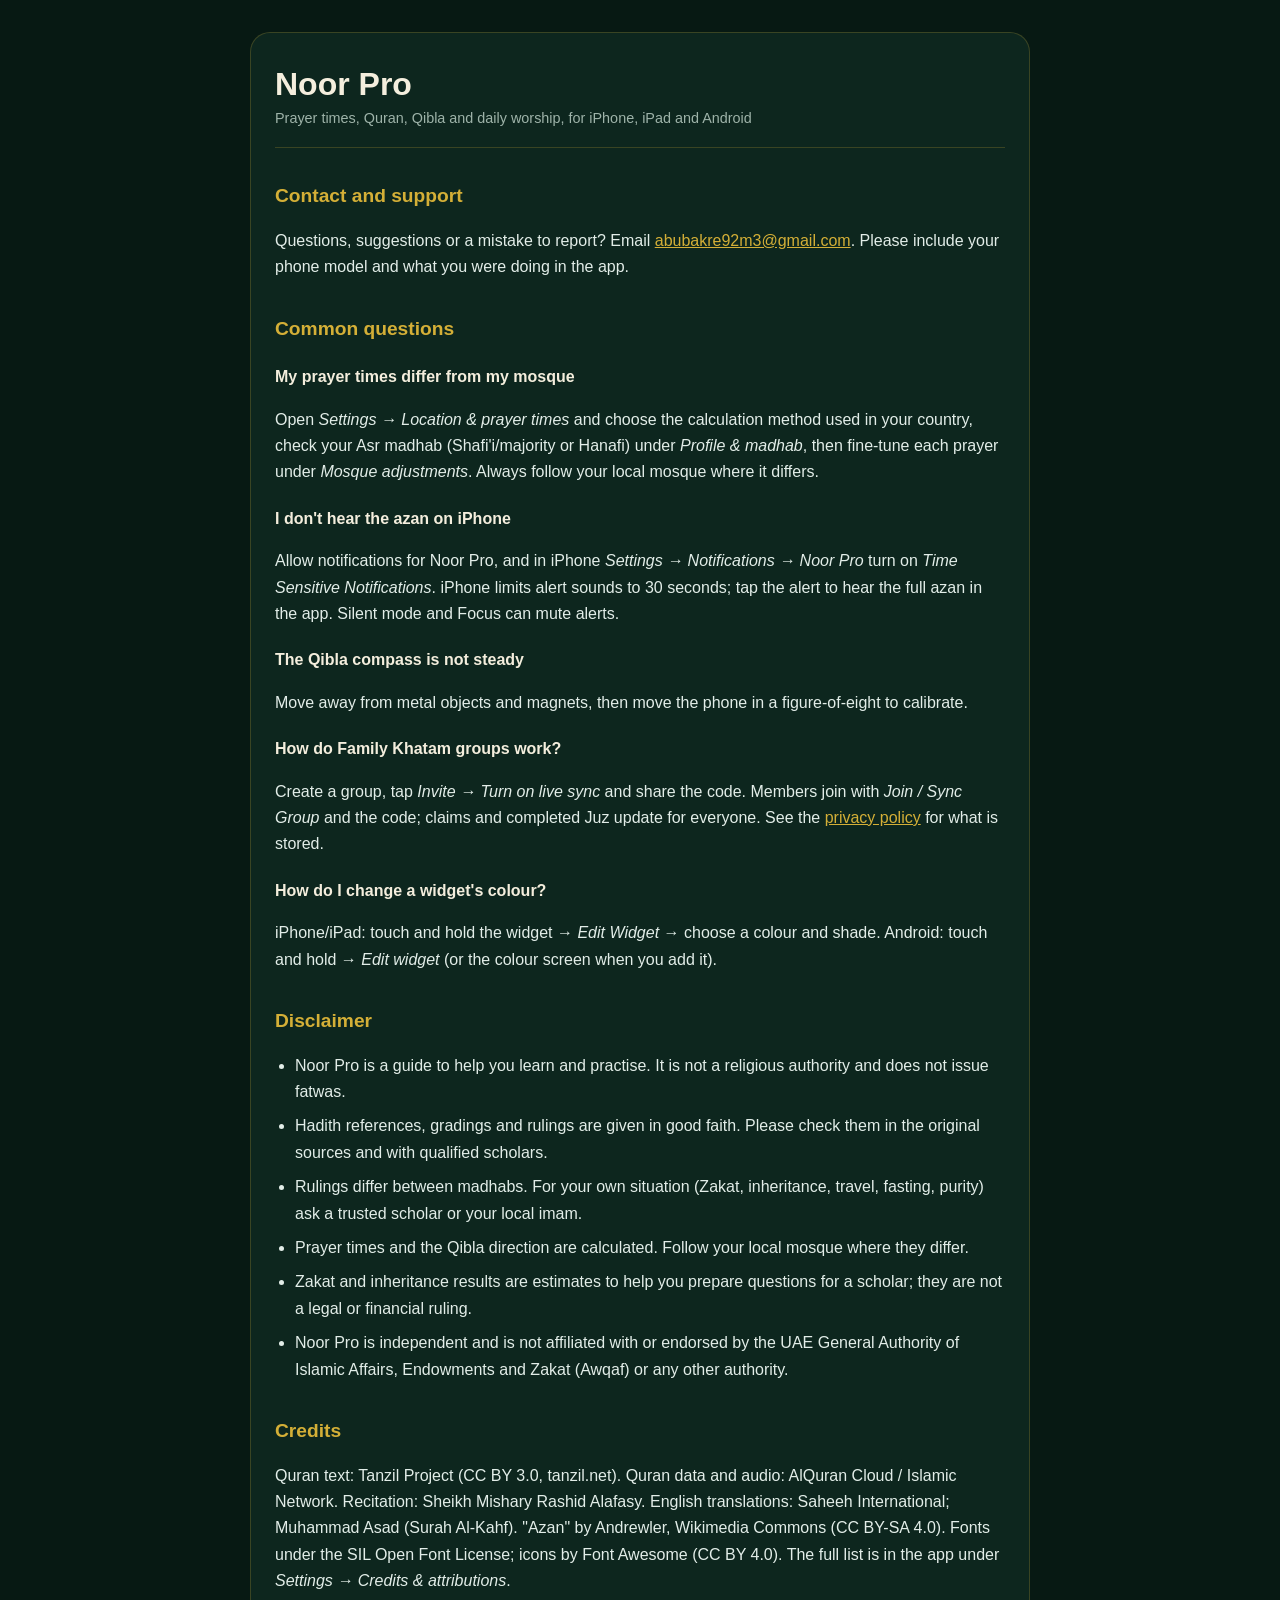
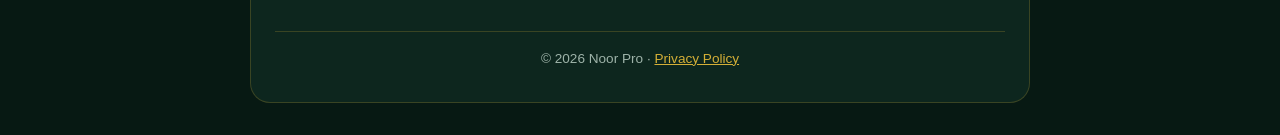
==== index.html @ ffade481 "Noor Pro support page and privacy policy" ====
<!DOCTYPE html>
<html lang="en">
<head>
  <meta charset="UTF-8">
  <meta name="viewport" content="width=device-width, initial-scale=1.0">
  <title>Noor Pro · Support</title>
  <meta name="description" content="Help, contact and disclaimer for Noor Pro, the Islamic prayer times, Quran and Qibla companion.">
  <link rel="stylesheet" href="style.css">
</head>
<body>
  <main class="container">
    <h1>Noor Pro</h1>
    <p class="meta">Prayer times, Quran, Qibla and daily worship, for iPhone, iPad and Android</p>

    <h2>Contact and support</h2>
    <p>Questions, suggestions or a mistake to report? Email
      <a href="mailto:abubakre92m3@gmail.com?subject=Noor%20Pro%20support">abubakre92m3@gmail.com</a>.
      Please include your phone model and what you were doing in the app.</p>

    <h2>Common questions</h2>
    <h3>My prayer times differ from my mosque</h3>
    <p>Open <em>Settings → Location &amp; prayer times</em> and choose the calculation method used in your country, check
      your Asr madhab (Shafi'i/majority or Hanafi) under <em>Profile &amp; madhab</em>, then fine-tune each prayer under
      <em>Mosque adjustments</em>. Always follow your local mosque where it differs.</p>
    <h3>I don't hear the azan on iPhone</h3>
    <p>Allow notifications for Noor Pro, and in iPhone <em>Settings → Notifications → Noor Pro</em> turn on
      <em>Time Sensitive Notifications</em>. iPhone limits alert sounds to 30 seconds; tap the alert to hear the full azan
      in the app. Silent mode and Focus can mute alerts.</p>
    <h3>The Qibla compass is not steady</h3>
    <p>Move away from metal objects and magnets, then move the phone in a figure-of-eight to calibrate.</p>
    <h3>How do Family Khatam groups work?</h3>
    <p>Create a group, tap <em>Invite → Turn on live sync</em> and share the code. Members join with
      <em>Join / Sync Group</em> and the code; claims and completed Juz update for everyone. See the
      <a href="privacy.html">privacy policy</a> for what is stored.</p>
    <h3>How do I change a widget's colour?</h3>
    <p>iPhone/iPad: touch and hold the widget → <em>Edit Widget</em> → choose a colour and shade.
      Android: touch and hold → <em>Edit widget</em> (or the colour screen when you add it).</p>

    <h2 id="disclaimer">Disclaimer</h2>
    <ul>
      <li>Noor Pro is a guide to help you learn and practise. It is not a religious authority and does not issue fatwas.</li>
      <li>Hadith references, gradings and rulings are given in good faith. Please check them in the original sources and with
        qualified scholars.</li>
      <li>Rulings differ between madhabs. For your own situation (Zakat, inheritance, travel, fasting, purity) ask a trusted
        scholar or your local imam.</li>
      <li>Prayer times and the Qibla direction are calculated. Follow your local mosque where they differ.</li>
      <li>Zakat and inheritance results are estimates to help you prepare questions for a scholar; they are not a legal or
        financial ruling.</li>
      <li>Noor Pro is independent and is not affiliated with or endorsed by the UAE General Authority of Islamic Affairs,
        Endowments and Zakat (Awqaf) or any other authority.</li>
    </ul>

    <h2>Credits</h2>
    <p>Quran text: Tanzil Project (CC BY 3.0, tanzil.net). Quran data and audio: AlQuran Cloud / Islamic Network.
      Recitation: Sheikh Mishary Rashid Alafasy. English translations: Saheeh International; Muhammad Asad (Surah Al-Kahf).
      "Azan" by Andrewler, Wikimedia Commons (CC BY-SA 4.0). Fonts under the SIL Open Font License; icons by Font Awesome
      (CC BY 4.0). The full list is in the app under <em>Settings → Credits &amp; attributions</em>.</p>

    <footer>© 2026 Noor Pro · <a href="privacy.html">Privacy Policy</a></footer>
  </main>
</body>
</html>
---- style.css ----
:root { --bg: #071913; --card: #0d261e; --text: #e2ede8; --muted: #9eb3a9; --gold: #d4af37; --cream: #f4eedd; --line: rgba(212,175,55,.22); }
* { box-sizing: border-box; }
html { -webkit-text-size-adjust: 100%; }
body { margin: 0; padding: 32px 16px; background: var(--bg); color: var(--text);
  font: 16px/1.65 -apple-system, BlinkMacSystemFont, "Segoe UI", Roboto, Helvetica, Arial, sans-serif; }
.container { max-width: 780px; margin: 0 auto; background: var(--card); border: 1px solid var(--line); border-radius: 20px; padding: 32px 24px; }
h1 { margin: 0 0 4px; color: var(--cream); font-size: 2rem; line-height: 1.2; }
h2 { margin: 32px 0 10px; color: var(--gold); font-size: 1.2rem; }
h3 { margin: 20px 0 6px; color: var(--cream); font-size: 1rem; }
p, li { color: var(--text); }
ul { padding-left: 20px; }
li { margin-bottom: 8px; }
a { color: var(--gold); }
strong { color: var(--cream); }
.meta { color: var(--muted); margin: 0 0 20px; padding-bottom: 16px; border-bottom: 1px solid var(--line); font-size: .9rem; }
.crumbs { color: var(--muted); font-size: .85rem; margin: 0 0 12px; }
.highlight { background: rgba(212,175,55,.08); border-left: 3px solid var(--gold); padding: 14px 18px; border-radius: 8px; margin: 20px 0; }
footer { margin-top: 36px; padding-top: 16px; border-top: 1px solid var(--line); color: var(--muted); font-size: .85rem; text-align: center; }
@media (max-width: 480px) { .container { padding: 24px 16px; } h1 { font-size: 1.6rem; } }
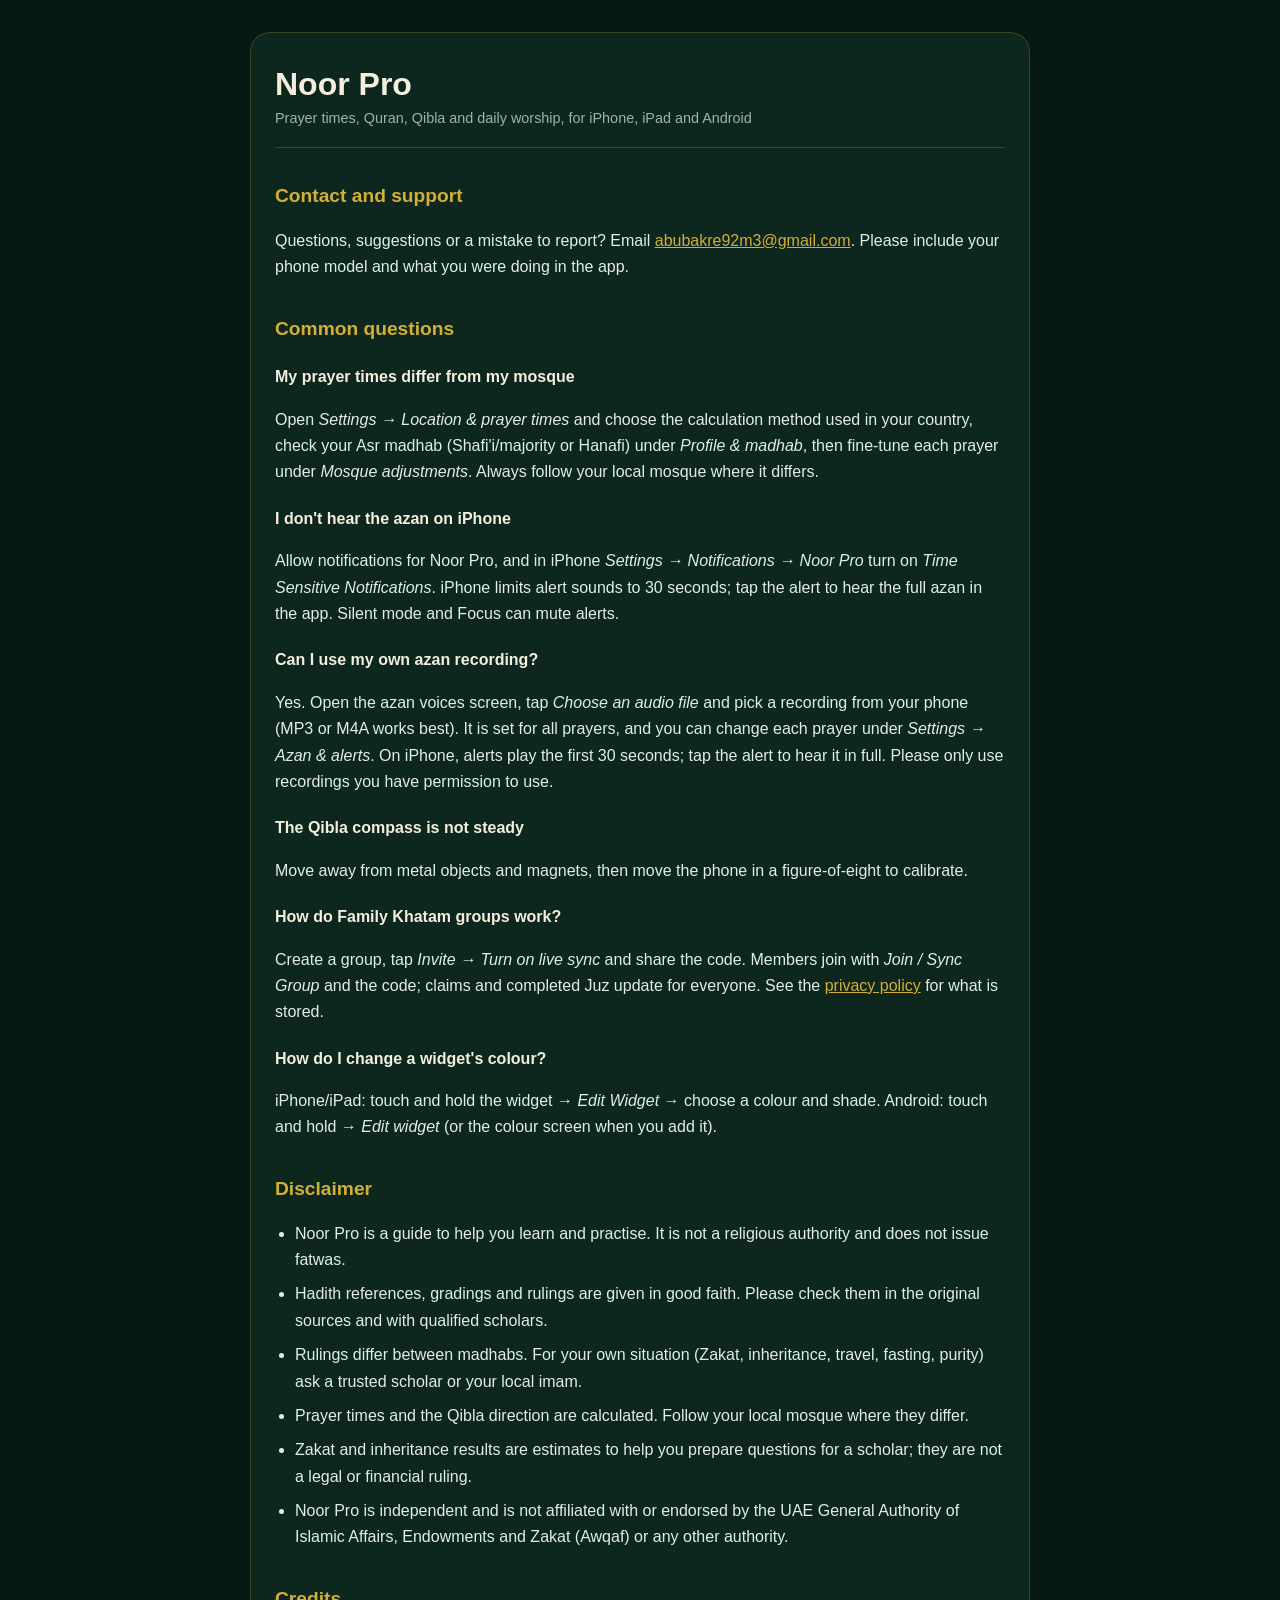
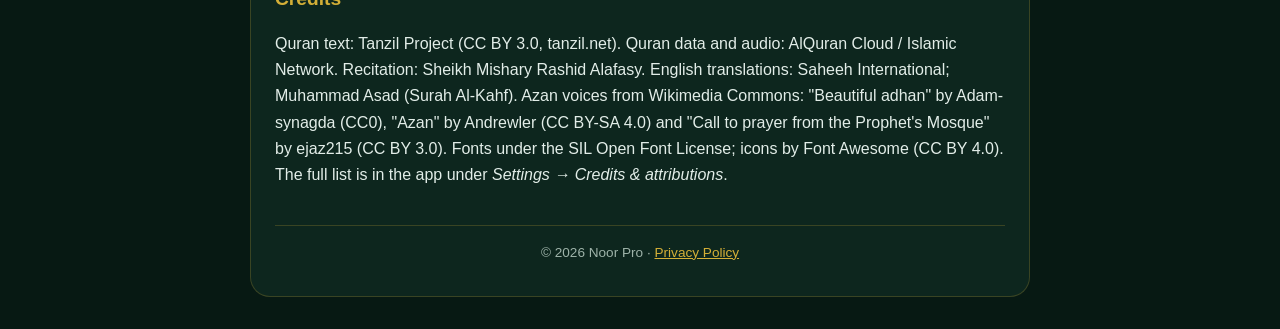
==== commit e2e03034: "Built-in azan voices and your own azan file" ====
--- a/index.html
+++ b/index.html
@@ -26,6 +26,11 @@
     <p>Allow notifications for Noor Pro, and in iPhone <em>Settings → Notifications → Noor Pro</em> turn on
       <em>Time Sensitive Notifications</em>. iPhone limits alert sounds to 30 seconds; tap the alert to hear the full azan
       in the app. Silent mode and Focus can mute alerts.</p>
+    <h3>Can I use my own azan recording?</h3>
+    <p>Yes. Open the azan voices screen, tap <em>Choose an audio file</em> and pick a recording from your phone (MP3 or M4A
+      works best). It is set for all prayers, and you can change each prayer under <em>Settings → Azan &amp; alerts</em>.
+      On iPhone, alerts play the first 30 seconds; tap the alert to hear it in full. Please only use recordings you have
+      permission to use.</p>
     <h3>The Qibla compass is not steady</h3>
     <p>Move away from metal objects and magnets, then move the phone in a figure-of-eight to calibrate.</p>
     <h3>How do Family Khatam groups work?</h3>
@@ -53,7 +58,8 @@
     <h2>Credits</h2>
     <p>Quran text: Tanzil Project (CC BY 3.0, tanzil.net). Quran data and audio: AlQuran Cloud / Islamic Network.
       Recitation: Sheikh Mishary Rashid Alafasy. English translations: Saheeh International; Muhammad Asad (Surah Al-Kahf).
-      "Azan" by Andrewler, Wikimedia Commons (CC BY-SA 4.0). Fonts under the SIL Open Font License; icons by Font Awesome
+      Azan voices from Wikimedia Commons: "Beautiful adhan" by Adam-synagda (CC0), "Azan" by Andrewler (CC BY-SA 4.0) and
+      "Call to prayer from the Prophet's Mosque" by ejaz215 (CC BY 3.0). Fonts under the SIL Open Font License; icons by Font Awesome
       (CC BY 4.0). The full list is in the app under <em>Settings → Credits &amp; attributions</em>.</p>
 
     <footer>© 2026 Noor Pro · <a href="privacy.html">Privacy Policy</a></footer>
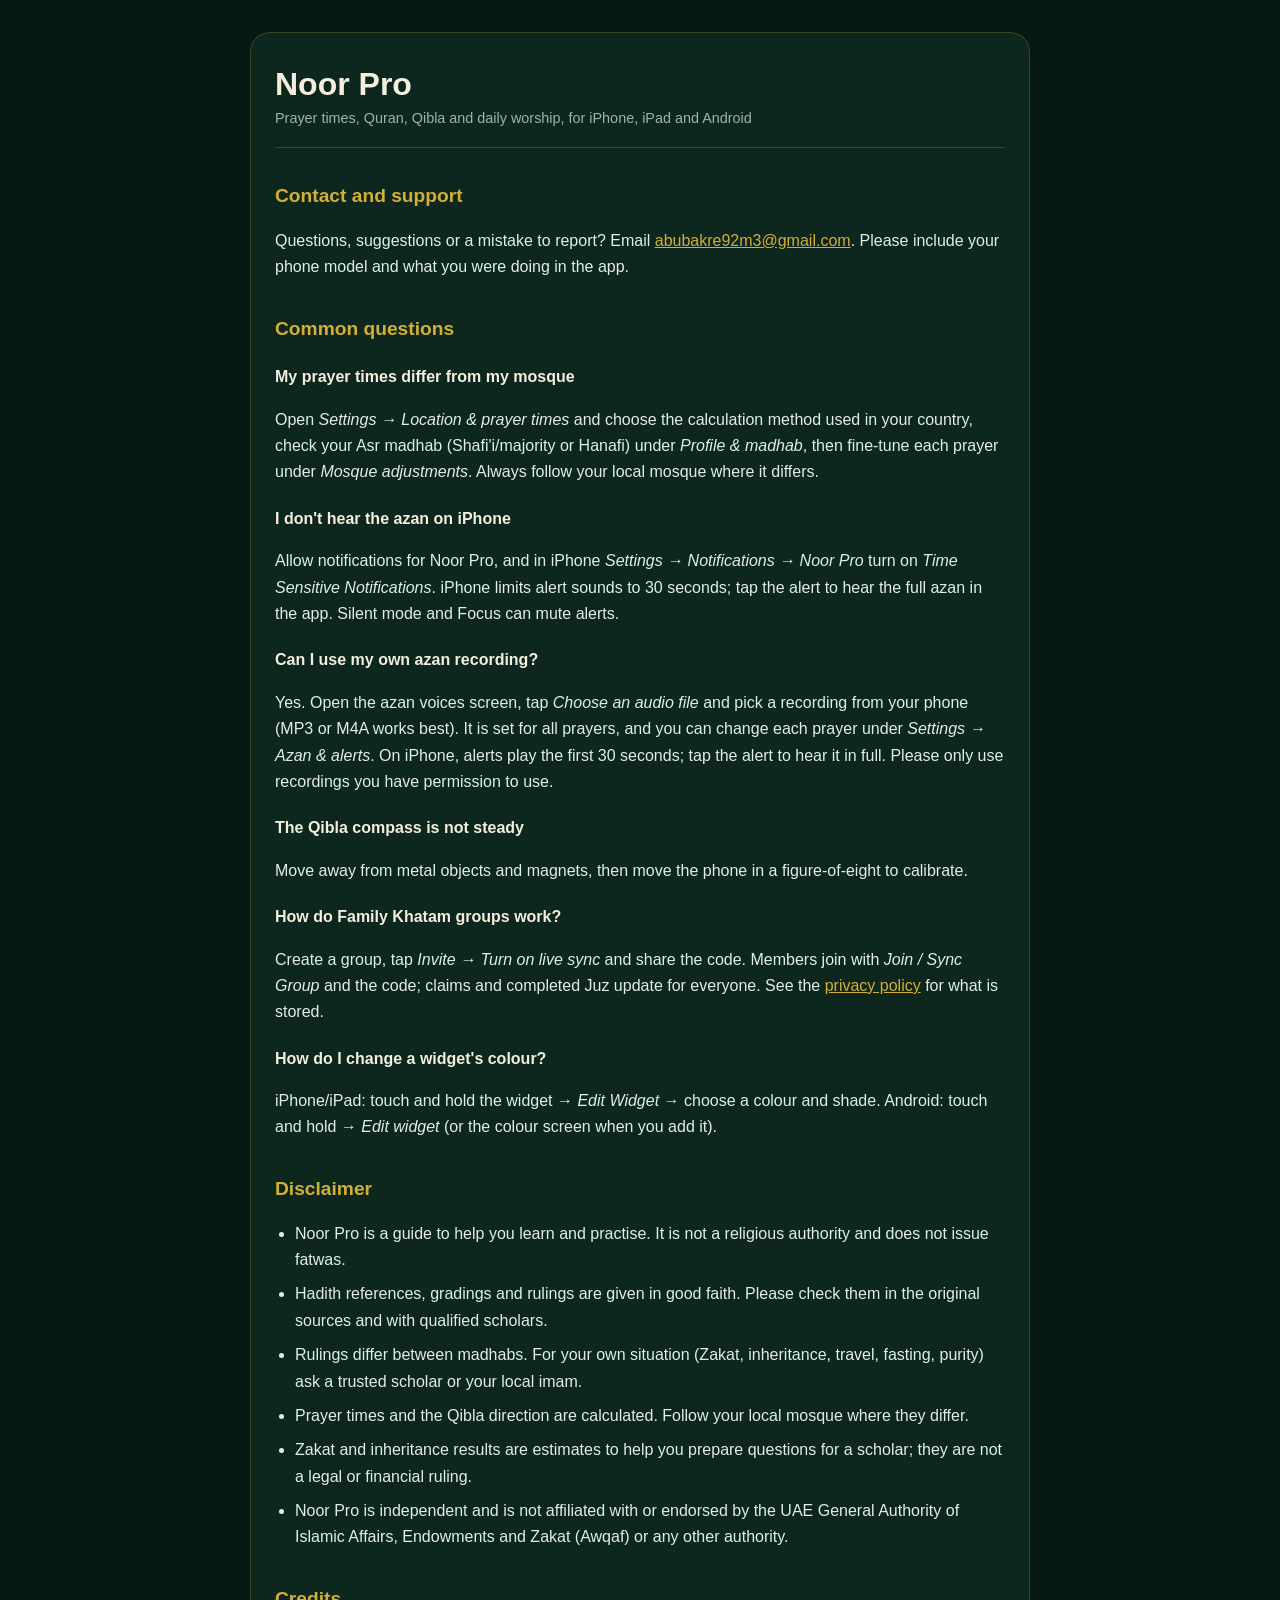
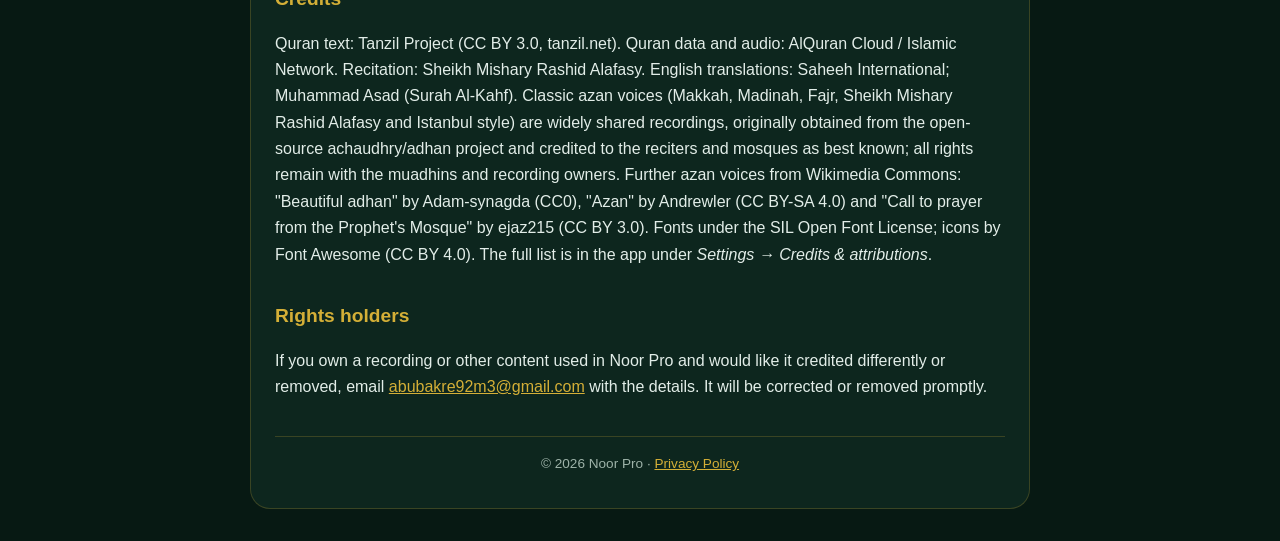
==== commit 4ecbe3bd: "Built-in azan voices and your own azan file" ====
--- a/index.html
+++ b/index.html
@@ -58,9 +58,17 @@
     <h2>Credits</h2>
     <p>Quran text: Tanzil Project (CC BY 3.0, tanzil.net). Quran data and audio: AlQuran Cloud / Islamic Network.
       Recitation: Sheikh Mishary Rashid Alafasy. English translations: Saheeh International; Muhammad Asad (Surah Al-Kahf).
-      Azan voices from Wikimedia Commons: "Beautiful adhan" by Adam-synagda (CC0), "Azan" by Andrewler (CC BY-SA 4.0) and
-      "Call to prayer from the Prophet's Mosque" by ejaz215 (CC BY 3.0). Fonts under the SIL Open Font License; icons by Font Awesome
+      Classic azan voices (Makkah, Madinah, Fajr, Sheikh Mishary Rashid Alafasy and Istanbul style) are widely shared
+      recordings, originally obtained from the open-source achaudhry/adhan project and credited to the reciters and mosques
+      as best known; all rights remain with the muadhins and recording owners. Further azan voices from Wikimedia Commons:
+      "Beautiful adhan" by Adam-synagda (CC0), "Azan" by Andrewler (CC BY-SA 4.0) and "Call to prayer from the Prophet's
+      Mosque" by ejaz215 (CC BY 3.0). Fonts under the SIL Open Font License; icons by Font Awesome
       (CC BY 4.0). The full list is in the app under <em>Settings → Credits &amp; attributions</em>.</p>
+
+    <h2 id="rights">Rights holders</h2>
+    <p>If you own a recording or other content used in Noor Pro and would like it credited differently or removed, email
+      <a href="mailto:abubakre92m3@gmail.com?subject=Noor%20Pro%20content%20rights">abubakre92m3@gmail.com</a> with the
+      details. It will be corrected or removed promptly.</p>
 
     <footer>© 2026 Noor Pro · <a href="privacy.html">Privacy Policy</a></footer>
   </main>
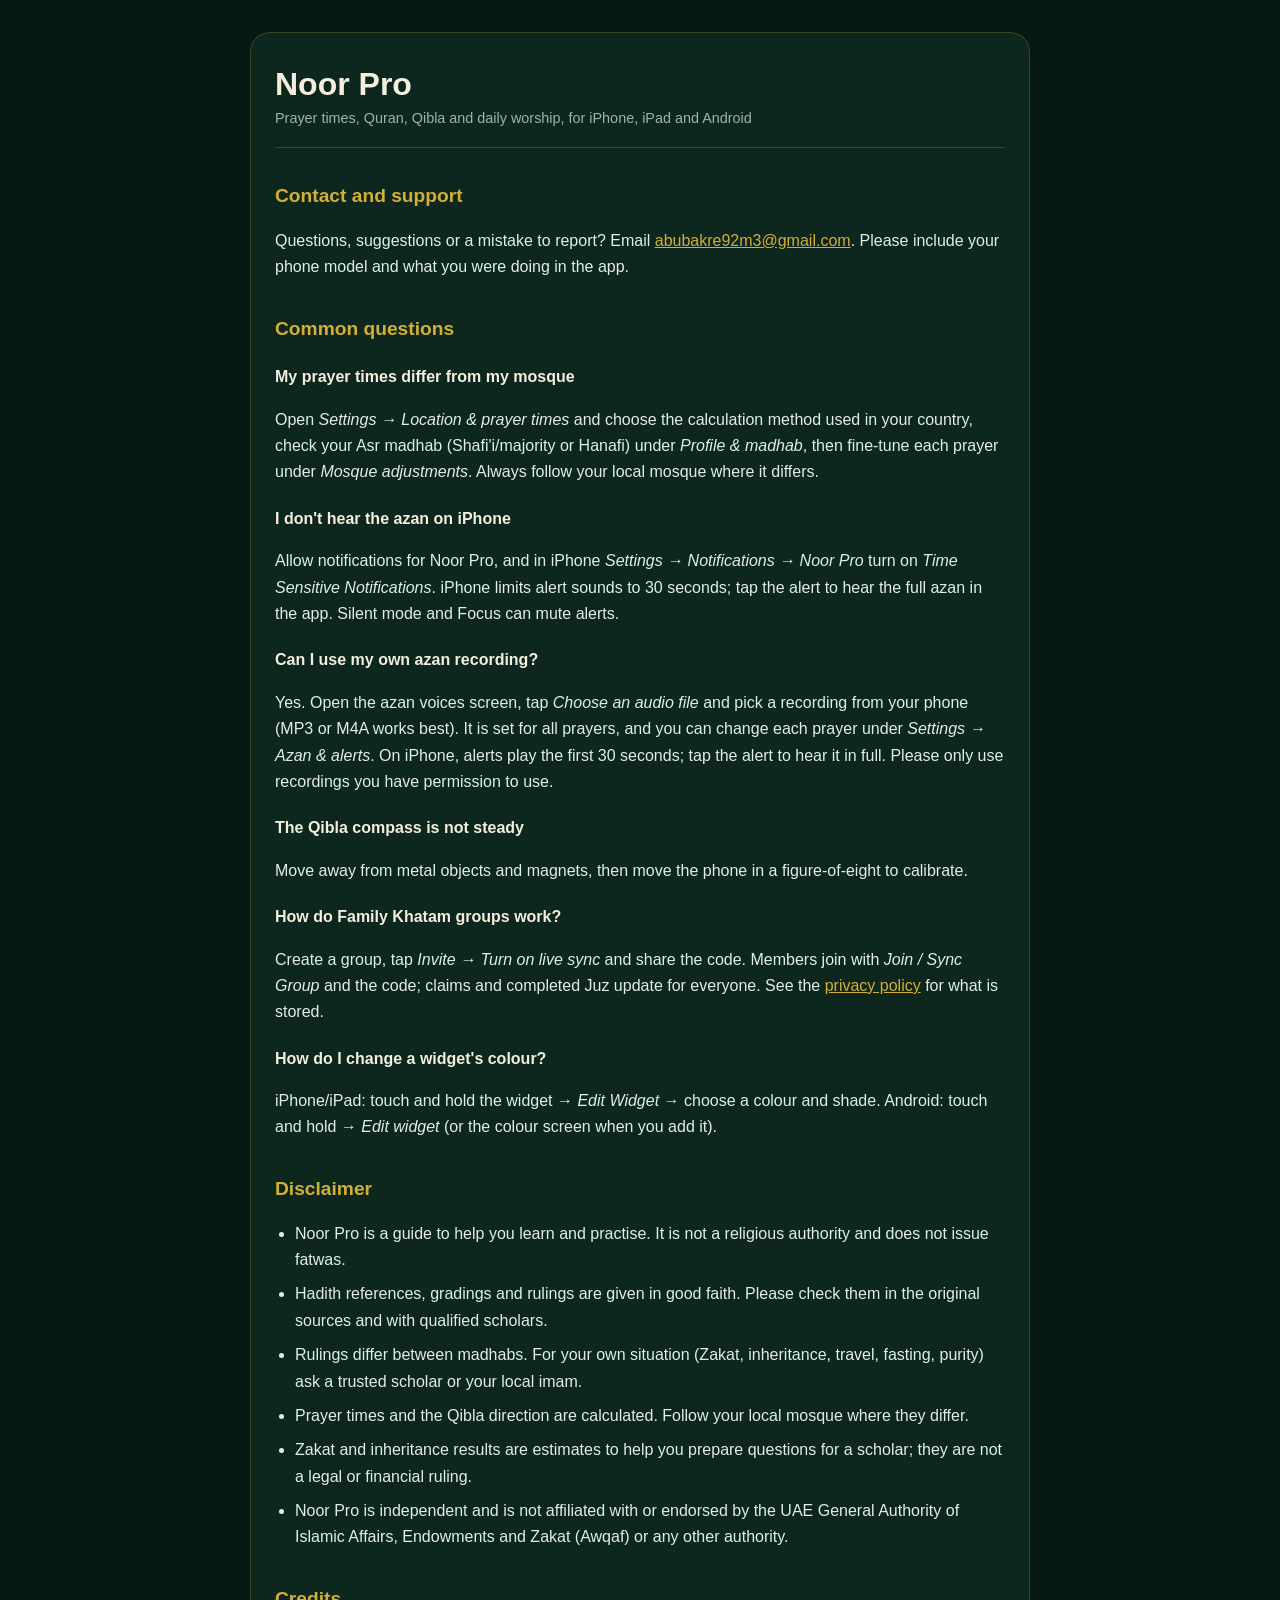
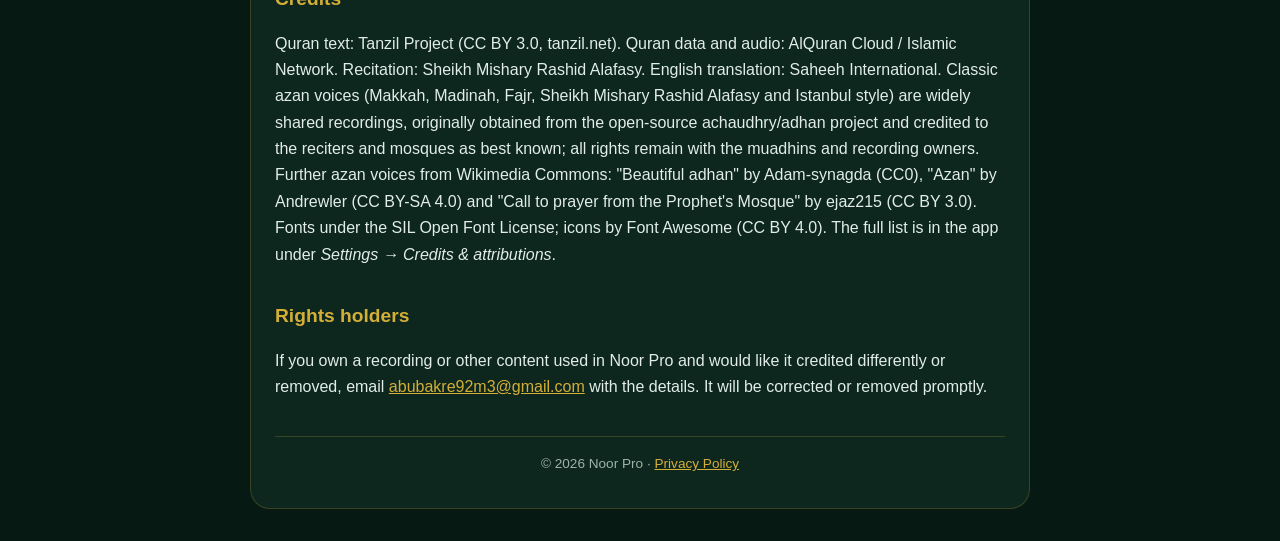
==== commit 8ed853b9: "Built-in azan voices and your own azan file" ====
--- a/index.html
+++ b/index.html
@@ -57,7 +57,7 @@
 
     <h2>Credits</h2>
     <p>Quran text: Tanzil Project (CC BY 3.0, tanzil.net). Quran data and audio: AlQuran Cloud / Islamic Network.
-      Recitation: Sheikh Mishary Rashid Alafasy. English translations: Saheeh International; Muhammad Asad (Surah Al-Kahf).
+      Recitation: Sheikh Mishary Rashid Alafasy. English translation: Saheeh International.
       Classic azan voices (Makkah, Madinah, Fajr, Sheikh Mishary Rashid Alafasy and Istanbul style) are widely shared
       recordings, originally obtained from the open-source achaudhry/adhan project and credited to the reciters and mosques
       as best known; all rights remain with the muadhins and recording owners. Further azan voices from Wikimedia Commons:
